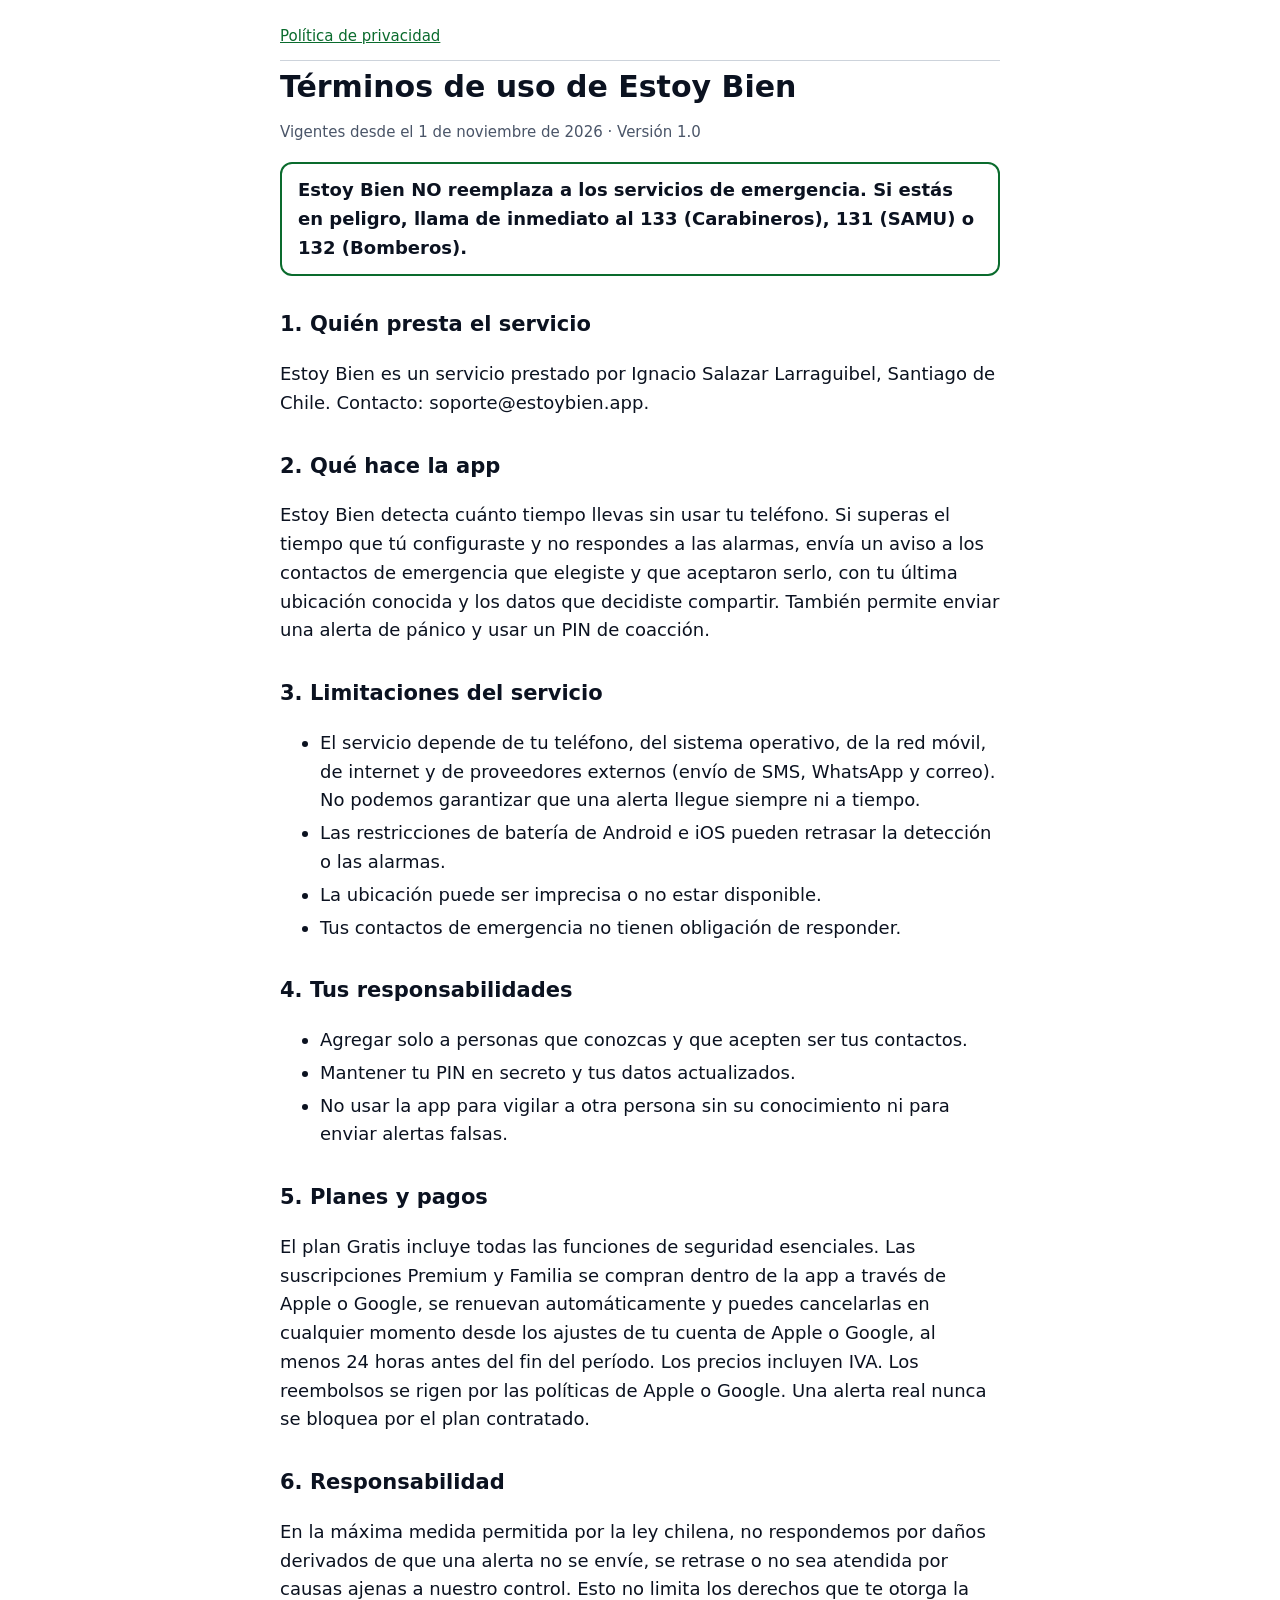
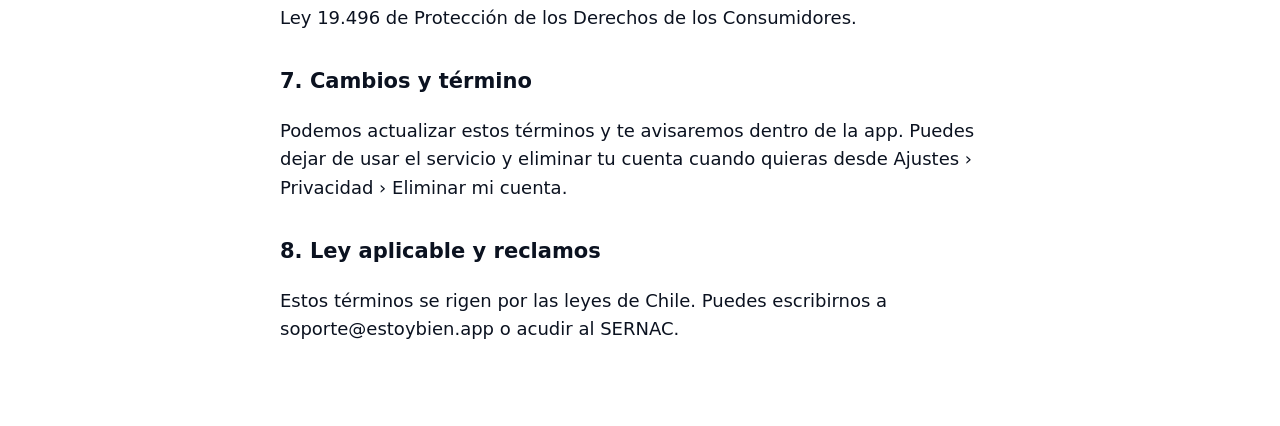
==== terminos/index.html @ 0c0079cd "Páginas públicas: invitación, alerta, términos y privacidad Co-Authored-By: Claude Opus 5.5 <noreply" ====
<!doctype html><html lang="es"><head><meta charset="utf-8"><meta name="viewport" content="width=device-width,initial-scale=1">
<title>Términos de uso · Estoy Bien</title><link rel="stylesheet" href="../legal.css"></head><body><main>
<nav><a href="../privacidad/">Política de privacidad</a></nav>
<h1>Términos de uso de Estoy Bien</h1>
<p class="meta">Vigentes desde el 1 de noviembre de 2026 · Versión 1.0</p>

<p class="box">Estoy Bien NO reemplaza a los servicios de emergencia. Si estás en peligro, llama de inmediato al 133 (Carabineros), 131 (SAMU) o 132 (Bomberos).</p>

<h2>1. Quién presta el servicio</h2>
<p>Estoy Bien es un servicio prestado por Ignacio Salazar Larraguibel, Santiago de Chile. Contacto: <span id="contact">soporte@estoybien.app</span>.</p>

<h2>2. Qué hace la app</h2>
<p>Estoy Bien detecta cuánto tiempo llevas sin usar tu teléfono. Si superas el tiempo que tú configuraste y no respondes a las alarmas, envía un aviso a los contactos de emergencia que elegiste y que aceptaron serlo, con tu última ubicación conocida y los datos que decidiste compartir. También permite enviar una alerta de pánico y usar un PIN de coacción.</p>

<h2>3. Limitaciones del servicio</h2>
<ul>
<li>El servicio depende de tu teléfono, del sistema operativo, de la red móvil, de internet y de proveedores externos (envío de SMS, WhatsApp y correo). No podemos garantizar que una alerta llegue siempre ni a tiempo.</li>
<li>Las restricciones de batería de Android e iOS pueden retrasar la detección o las alarmas.</li>
<li>La ubicación puede ser imprecisa o no estar disponible.</li>
<li>Tus contactos de emergencia no tienen obligación de responder.</li>
</ul>

<h2>4. Tus responsabilidades</h2>
<ul>
<li>Agregar solo a personas que conozcas y que acepten ser tus contactos.</li>
<li>Mantener tu PIN en secreto y tus datos actualizados.</li>
<li>No usar la app para vigilar a otra persona sin su conocimiento ni para enviar alertas falsas.</li>
</ul>

<h2>5. Planes y pagos</h2>
<p>El plan Gratis incluye todas las funciones de seguridad esenciales. Las suscripciones Premium y Familia se compran dentro de la app a través de Apple o Google, se renuevan automáticamente y puedes cancelarlas en cualquier momento desde los ajustes de tu cuenta de Apple o Google, al menos 24 horas antes del fin del período. Los precios incluyen IVA. Los reembolsos se rigen por las políticas de Apple o Google. Una alerta real nunca se bloquea por el plan contratado.</p>

<h2>6. Responsabilidad</h2>
<p>En la máxima medida permitida por la ley chilena, no respondemos por daños derivados de que una alerta no se envíe, se retrase o no sea atendida por causas ajenas a nuestro control. Esto no limita los derechos que te otorga la Ley 19.496 de Protección de los Derechos de los Consumidores.</p>

<h2>7. Cambios y término</h2>
<p>Podemos actualizar estos términos y te avisaremos dentro de la app. Puedes dejar de usar el servicio y eliminar tu cuenta cuando quieras desde Ajustes › Privacidad › Eliminar mi cuenta.</p>

<h2>8. Ley aplicable y reclamos</h2>
<p>Estos términos se rigen por las leyes de Chile. Puedes escribirnos a <span>soporte@estoybien.app</span> o acudir al SERNAC.</p>
</main></body></html>
---- legal.css ----
:root{--bg:#fff;--fg:#0B1220;--muted:#4A5568;--accent:#0A6B2D;--rule:#CDD3DB}
@media (prefers-color-scheme:dark){:root{--bg:#0D1117;--fg:#F5F7FA;--muted:#C9D1DC;--accent:#3ECF73;--rule:#2A3341}}
body{margin:0;background:var(--bg);color:var(--fg);font:18px/1.6 system-ui,-apple-system,"Segoe UI",Roboto,sans-serif}
main{max-width:720px;margin:0 auto;padding:24px 16px 64px}
h1{font-size:30px;line-height:1.2;margin:8px 0 4px} h2{font-size:21px;margin:32px 0 8px}
.meta{color:var(--muted);font-size:15px} a{color:var(--accent)} li{margin:4px 0}
.box{border:2px solid var(--accent);border-radius:12px;padding:12px 16px;font-weight:600}
nav{font-size:15px;border-bottom:1px solid var(--rule);padding-bottom:12px}
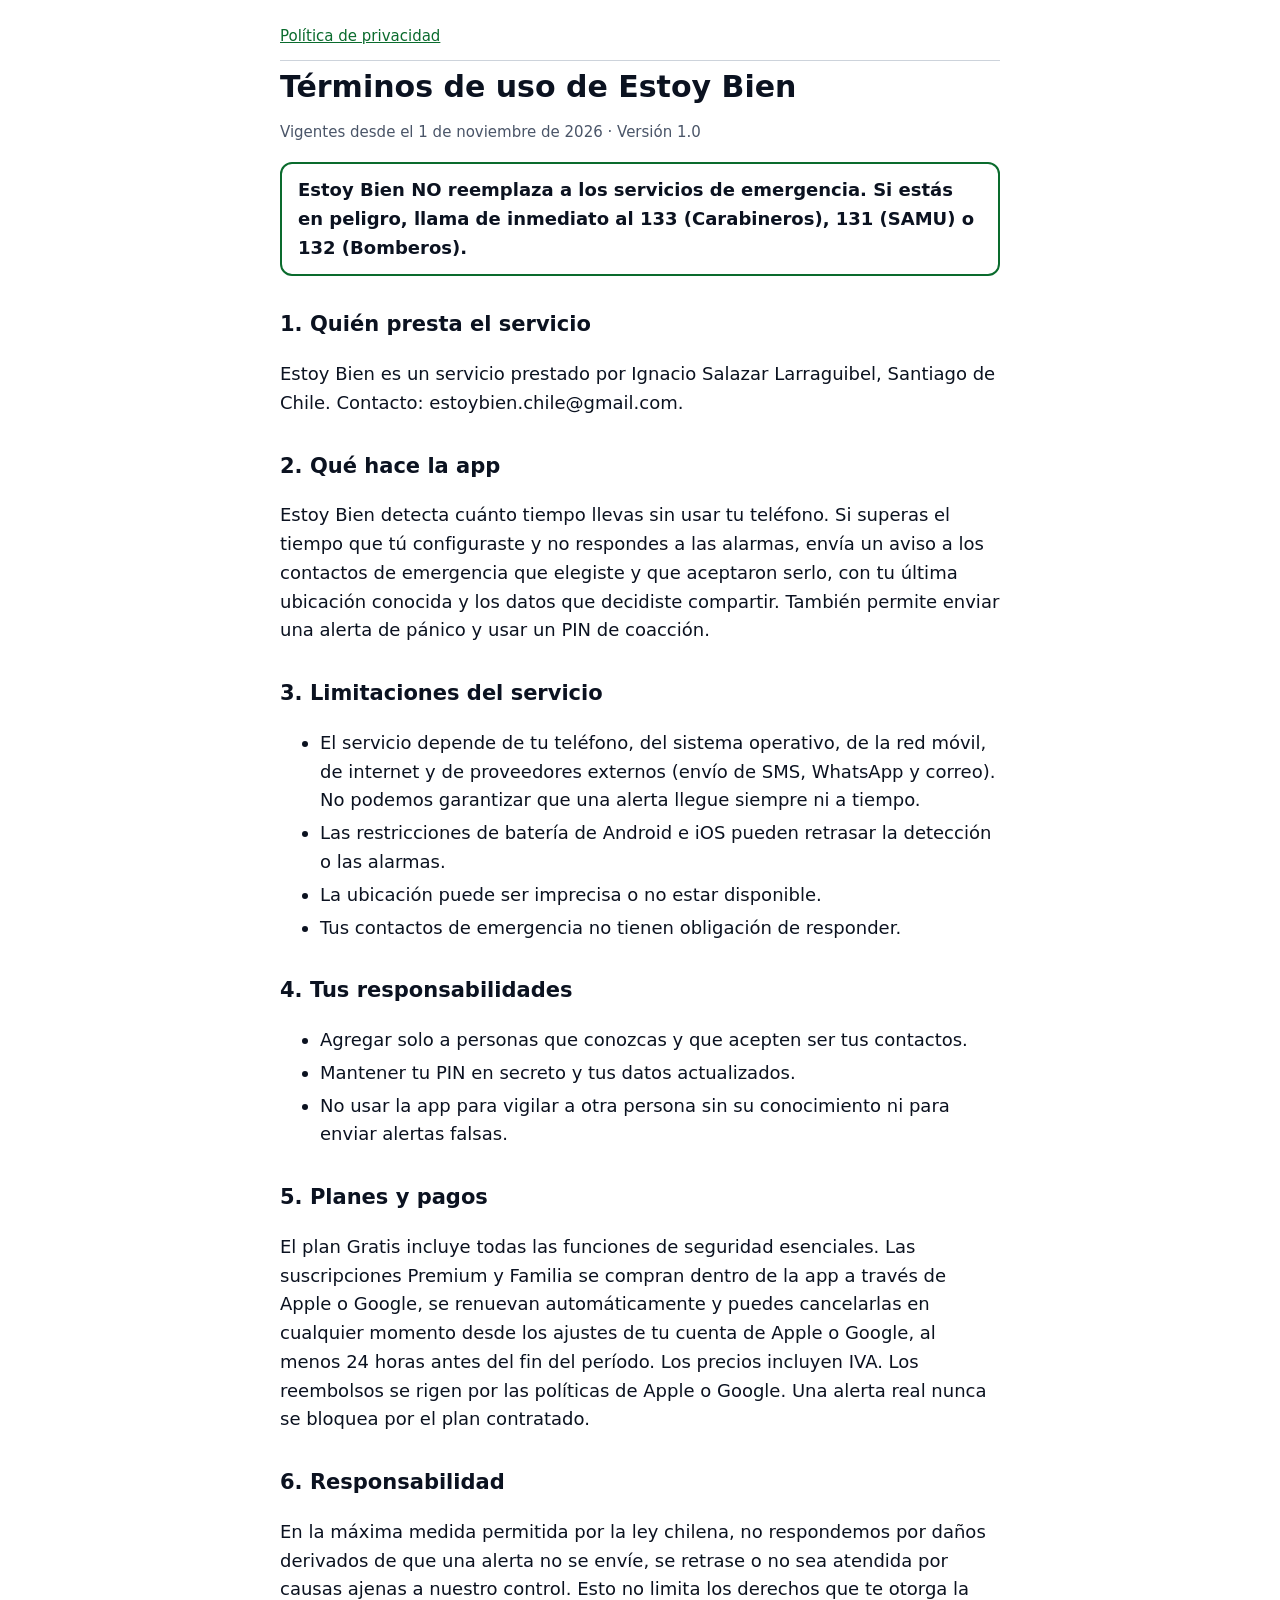
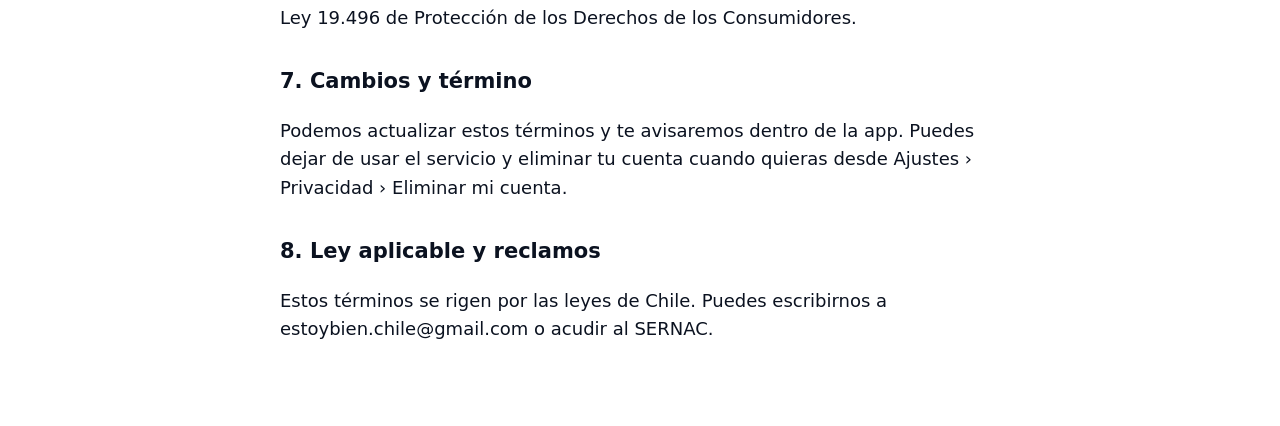
==== commit d3f61b27: "Contacto: estoybien.chile@gmail.com Co-Authored-By: Claude Opus 5.5 <noreply@anthropic.com> Claude-S" ====
--- a/terminos/index.html
+++ b/terminos/index.html
@@ -7,7 +7,7 @@
 <p class="box">Estoy Bien NO reemplaza a los servicios de emergencia. Si estás en peligro, llama de inmediato al 133 (Carabineros), 131 (SAMU) o 132 (Bomberos).</p>
 
 <h2>1. Quién presta el servicio</h2>
-<p>Estoy Bien es un servicio prestado por Ignacio Salazar Larraguibel, Santiago de Chile. Contacto: <span id="contact">soporte@estoybien.app</span>.</p>
+<p>Estoy Bien es un servicio prestado por Ignacio Salazar Larraguibel, Santiago de Chile. Contacto: <span id="contact">estoybien.chile@gmail.com</span>.</p>
 
 <h2>2. Qué hace la app</h2>
 <p>Estoy Bien detecta cuánto tiempo llevas sin usar tu teléfono. Si superas el tiempo que tú configuraste y no respondes a las alarmas, envía un aviso a los contactos de emergencia que elegiste y que aceptaron serlo, con tu última ubicación conocida y los datos que decidiste compartir. También permite enviar una alerta de pánico y usar un PIN de coacción.</p>
@@ -37,5 +37,5 @@
 <p>Podemos actualizar estos términos y te avisaremos dentro de la app. Puedes dejar de usar el servicio y eliminar tu cuenta cuando quieras desde Ajustes › Privacidad › Eliminar mi cuenta.</p>
 
 <h2>8. Ley aplicable y reclamos</h2>
-<p>Estos términos se rigen por las leyes de Chile. Puedes escribirnos a <span>soporte@estoybien.app</span> o acudir al SERNAC.</p>
+<p>Estos términos se rigen por las leyes de Chile. Puedes escribirnos a <span>estoybien.chile@gmail.com</span> o acudir al SERNAC.</p>
 </main></body></html>
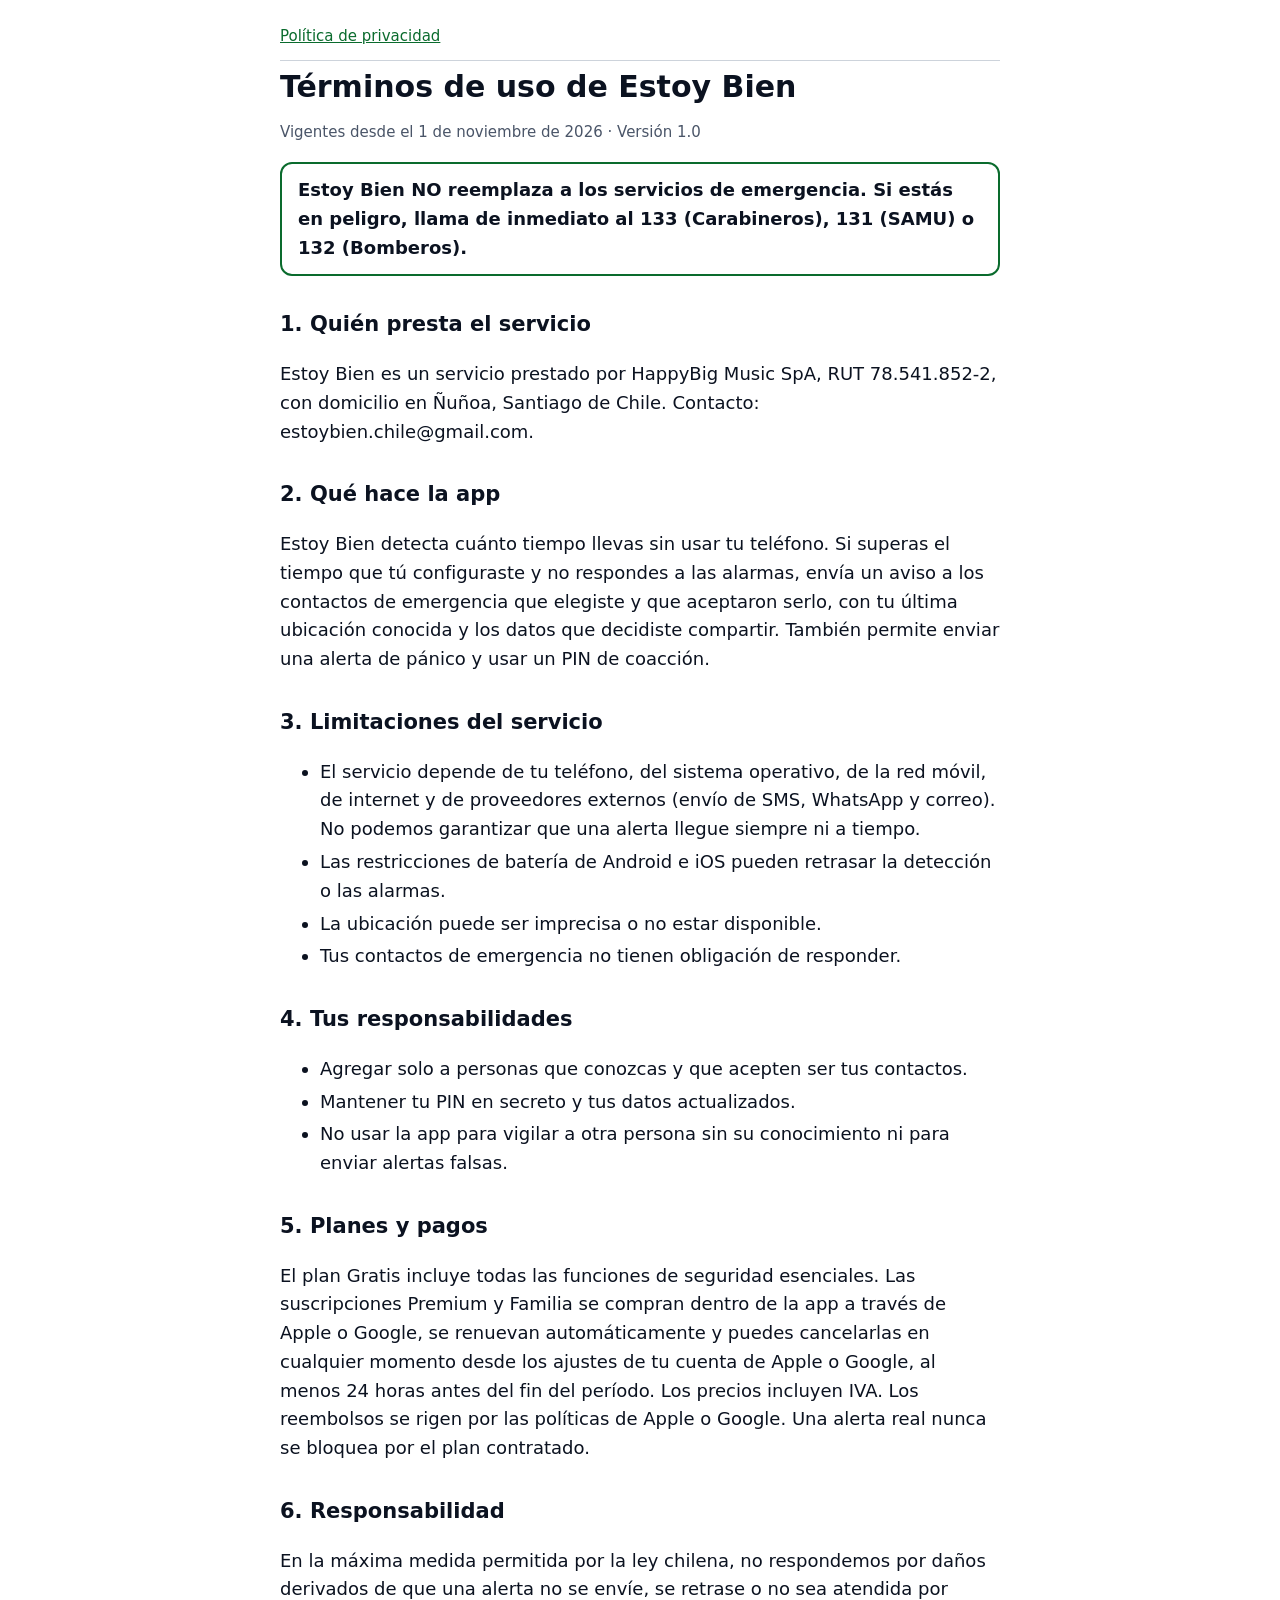
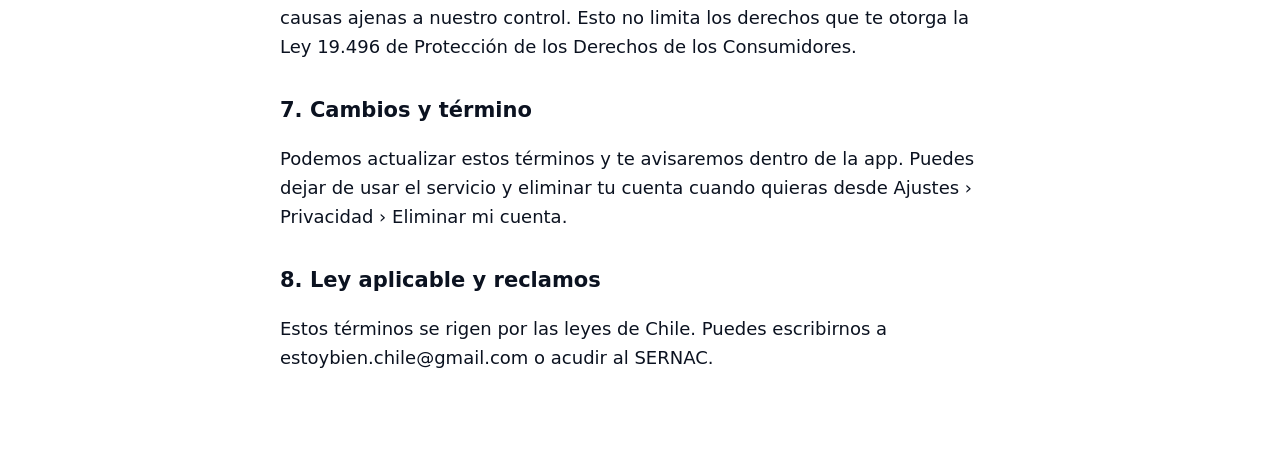
==== commit 56c56ebe: "Responsable legal: HappyBig Music SpA Co-Authored-By: Claude Opus 5.5 <noreply@anthropic.com> Claude" ====
--- a/terminos/index.html
+++ b/terminos/index.html
@@ -7,7 +7,7 @@
 <p class="box">Estoy Bien NO reemplaza a los servicios de emergencia. Si estás en peligro, llama de inmediato al 133 (Carabineros), 131 (SAMU) o 132 (Bomberos).</p>
 
 <h2>1. Quién presta el servicio</h2>
-<p>Estoy Bien es un servicio prestado por Ignacio Salazar Larraguibel, Santiago de Chile. Contacto: <span id="contact">estoybien.chile@gmail.com</span>.</p>
+<p>Estoy Bien es un servicio prestado por HappyBig Music SpA, RUT 78.541.852-2, con domicilio en Ñuñoa, Santiago de Chile. Contacto: <span id="contact">estoybien.chile@gmail.com</span>.</p>
 
 <h2>2. Qué hace la app</h2>
 <p>Estoy Bien detecta cuánto tiempo llevas sin usar tu teléfono. Si superas el tiempo que tú configuraste y no respondes a las alarmas, envía un aviso a los contactos de emergencia que elegiste y que aceptaron serlo, con tu última ubicación conocida y los datos que decidiste compartir. También permite enviar una alerta de pánico y usar un PIN de coacción.</p>
